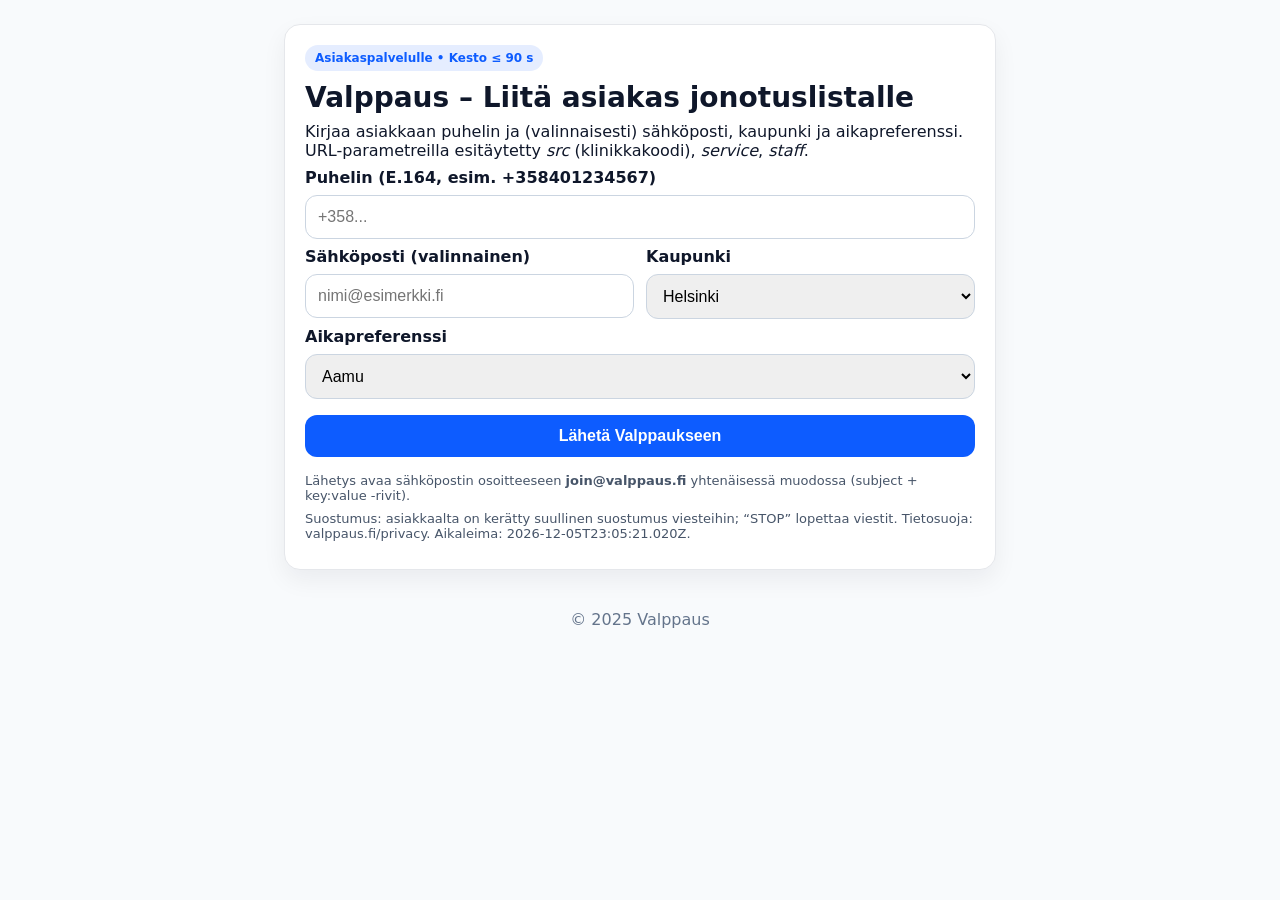
==== join.html @ fdc58f2e "Add files via upload" ====
<!doctype html>
<html lang="fi">
<head>
  <meta charset="utf-8">
  <meta name="viewport" content="width=device-width,initial-scale=1">
  <title>Valppaus – Liitä asiakas jonotuslistalle</title>
  <link rel="stylesheet" href="join.css">
</head>
<body>
  <div class="container">
    <div class="card">
      <div class="badge">Asiakaspalvelulle • Kesto ≤ 90 s</div>
      <h1>Valppaus – Liitä asiakas jonotuslistalle</h1>
      <p>Kirjaa asiakkaan puhelin ja (valinnaisesti) sähköposti, kaupunki ja aikapreferenssi. URL-parametreilla esitäytetty <em>src</em> (klinikkakoodi), <em>service</em>, <em>staff</em>.</p>
      <form onsubmit="submitForm(event)">
        <label>Puhelin (E.164, esim. +358401234567)</label>
        <input id="phone" type="tel" placeholder="+358..." required>
        <div class="row">
          <div>
            <label>Sähköposti (valinnainen)</label>
            <input id="email" type="email" placeholder="nimi@esimerkki.fi">
          </div>
          <div>
            <label>Kaupunki</label>
            <select id="city">
              <option>Helsinki</option><option>Espoo</option><option>Vantaa</option>
              <option>Tampere</option><option>Turku</option><option>Oulu</option>
            </select>
          </div>
        </div>
        <label>Aikapreferenssi</label>
        <select id="time_pref">
          <option>Aamu</option><option>Päivä</option><option>Ilta</option><option>Viikonloppu</option>
        </select>
        <!-- Hidden meta -->
        <input id="src" type="hidden"><input id="service_type" type="hidden">
        <input id="method" type="hidden"><input id="channel" type="hidden">
        <input id="text_version" type="hidden"><input id="medium" type="hidden">
        <input id="staff_id" type="hidden">
        <button type="submit">Lähetä Valppaukseen</button>
        <p class="small">Lähetys avaa sähköpostin osoitteeseen <b>join@valppaus.fi</b> yhtenäisessä muodossa (subject + key:value -rivit).</p>
      </form>
      <p class="small">Suostumus: asiakkaalta on kerätty suullinen suostumus viesteihin; “STOP” lopettaa viestit. Tietosuoja: valppaus.fi/privacy. Aikaleima: <span id="ts">2025-12-17T09:30:40.854962Z</span>.</p>
    </div>
  </div>
  <footer>© 2025 Valppaus</footer>
  <script src="join.js"></script>
</body>
</html>
---- join.css ----
:root{--primary:#0D5CFF;--bg:#F8FAFC;--ink:#0F172A;--muted:#475569}
*{box-sizing:border-box}body{margin:0;font-family:system-ui,-apple-system,Segoe UI,Roboto,Arial,sans-serif;background:var(--bg);color:var(--ink)}
.container{max-width:760px;margin:0 auto;padding:24px}
.card{background:#fff;border:1px solid #e5e7eb;border-radius:16px;box-shadow:0 10px 24px rgba(15,23,42,.06);padding:20px}
h1{font-size:28px;margin:0 0 8px}p{margin:8px 0}
label{font-weight:700}input,select,button,textarea{width:100%;padding:12px;margin:8px 0;border:1px solid #cbd5e1;border-radius:12px;font-size:16px}
button{background:var(--primary);color:#fff;border:none;cursor:pointer;font-weight:800}
button:hover{filter:brightness(.95)}.row{display:grid;grid-template-columns:1fr 1fr;gap:12px}
.small{font-size:13px;color:var(--muted)}
.badge{display:inline-block;background:#E5EDFF;color:#0D5CFF;font-size:12px;font-weight:800;padding:6px 10px;border-radius:999px;margin:0 0 10px}
.kv{font-family:ui-monospace,Menlo,Consolas,monospace;font-size:13px;background:#0f172a0d;border-radius:8px;padding:10px}
footer{padding:16px;text-align:center;color:#64748b}
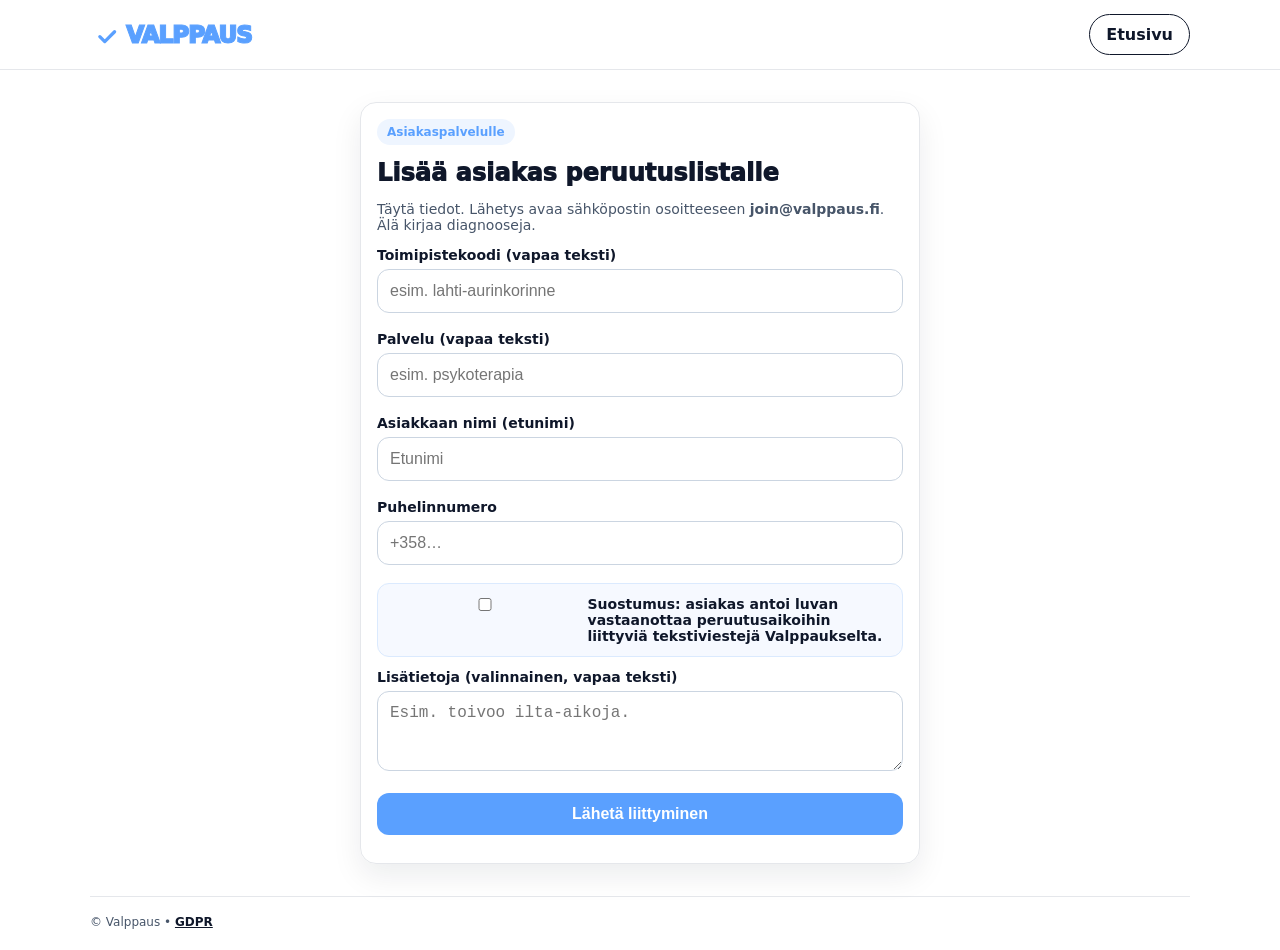
==== commit 472d31a7: "Add files via upload" ====
--- a/join.html
+++ b/join.html
@@ -1,49 +1,147 @@
 <!doctype html>
 <html lang="fi">
 <head>
-  <meta charset="utf-8">
-  <meta name="viewport" content="width=device-width,initial-scale=1">
-  <title>Valppaus – Liitä asiakas jonotuslistalle</title>
-  <link rel="stylesheet" href="join.css">
+  <meta charset="utf-8" />
+  <meta name="viewport" content="width=device-width, initial-scale=1" />
+  <title>Lisää asiakas listalle – Valppaus</title>
+  <link rel="icon" type="image/svg+xml" href="./favicon.svg" />
+  <link rel="stylesheet" href="./styles.css?v=20251217" />
+  <style id="critical">
+:root{
+  --bg:#ffffff;
+  --ink:#0F172A;
+  --muted:#475569;
+  --line:#e5e7eb;
+  --primary:#5AA0FF;
+  --primary-ink:#ffffff;
+  --shadow:0 12px 30px rgba(15,23,42,.08);
+}
+*{box-sizing:border-box}
+html,body{margin:0;padding:0;background:var(--bg);color:var(--ink);font-family:Inter, ui-sans-serif, system-ui, -apple-system, Segoe UI, Roboto, Arial, sans-serif}
+.container{max-width:1100px;margin:0 auto;padding:0 20px}
+
+.topbar{background:var(--primary);color:#fff}
+.topbar-inner{display:flex;justify-content:space-between;align-items:center;gap:8px;padding:8px 0;font-size:14px}
+.topbar a{color:#fff;text-decoration:none;font-weight:900;border:2px solid #fff;border-radius:999px;padding:6px 10px}
+.topbar a:hover{background:#ffffff22}
+
+.header{position:sticky;top:0;background:#fff;border-bottom:1px solid var(--line);z-index:50}
+.header-inner{display:flex;justify-content:space-between;align-items:center;padding:14px 0}
+.logo img{height:36px;width:auto;display:block}
+.nav{display:flex;gap:10px;align-items:center}
+.btn, .cta{display:inline-flex;align-items:center;gap:8px;border-radius:999px;padding:10px 16px;font-weight:900;text-decoration:none}
+.cta{background:var(--primary);color:var(--primary-ink);box-shadow:var(--shadow);border:0}
+.cta:hover{filter:brightness(.95)}
+.btn{border:1.5px solid var(--ink);color:var(--ink)}
+.btn:hover{background:var(--ink);color:#fff}
+
+.cta-float{position:fixed;bottom:14px;left:50%;transform:translateX(-50%);z-index:60;display:none}
+.cta-float a{display:inline-flex;align-items:center;gap:8px;background:var(--primary);color:#fff;border-radius:999px;padding:12px 18px;font-weight:900;text-decoration:none;box-shadow:var(--shadow)}
+@media (max-width:860px){ .cta-float{display:block} .nav .cta.primary{display:none} }
+
+/* Hero */
+.hero{padding:64px 0 28px;border-bottom:1px solid var(--line);position:relative;overflow:hidden}
+.hero::after{content:"";position:absolute;right:-120px;top:-120px;width:360px;height:360px;background:radial-gradient(closest-side, #EEF5FF, rgba(0,0,0,0));border-radius:50%}
+.badge{display:inline-block;background:#EEF5FF;color:var(--primary);font-weight:900;font-size:12px;padding:6px 10px;border-radius:999px;margin:0 0 14px}
+.h1{font-size:44px;line-height:1.04;letter-spacing:-.02em;margin:0 0 12px;font-weight:1000;max-width:900px}
+.sub{font-size:18px;color:var(--muted);max-width:820px;margin:0 0 18px}
+.hero-cta{display:flex;gap:12px;flex-wrap:wrap;margin-top:6px}
+
+/* Sections */
+.section{padding:32px 0;border-bottom:1px solid var(--line)}
+.h2{font-size:24px;margin:0 0 12px;font-weight:1000}
+.card{border:1px solid var(--line);border-radius:16px;padding:16px;box-shadow:var(--shadow)}
+.mini{font-size:14px;color:var(--muted)}
+
+/* Why tiles (no CTAs inside) */
+.tiles4{display:grid;grid-template-columns:repeat(4,1fr);gap:14px;margin-top:12px}
+.tile{border:2px solid var(--ink);border-radius:0;padding:16px;display:flex;flex-direction:column;gap:6px;min-height:140px;box-shadow:none}
+.tile b{font-size:16px}
+.tile p{margin:0;font-size:14px;color:var(--muted)}
+
+/* Pricing */
+.pricing{display:grid;grid-template-columns:repeat(3,1fr);gap:16px}
+.plan{border:2px solid var(--line);border-radius:18px;background:#fff;padding:16px;display:flex;flex-direction:column;gap:10px;box-shadow:var(--shadow);aspect-ratio:1/1;justify-content:space-between}
+.plan.highlight{border-color:var(--primary)}
+.plan .plan-top{display:flex;justify-content:space-between;align-items:center}
+.plan .tag{background:#EEF5FF;color:var(--primary);font-weight:900;font-size:12px;padding:6px 10px;border-radius:999px}
+.price{display:flex;align-items:baseline;gap:8px;margin:6px 0}
+.price .num{font-size:30px;font-weight:1000}
+.price .sub{font-size:12px;color:var(--muted)}
+.ul{margin:0 0 0 18px;padding:0;display:flex;flex-direction:column;gap:8px}
+.plan .cta-plan{margin-top:10px;display:inline-flex;align-items:center;gap:8px;background:var(--primary);color:#fff;border:none;border-radius:12px;padding:10px 14px;font-weight:900;text-decoration:none;justify-content:center}
+.plan .cta-plan:hover{filter:brightness(.95)}
+
+/* FAQ */
+.faq{display:grid;grid-template-columns:1fr 1fr;gap:14px}
+.qa{border:1px solid var(--line);border-radius:14px;padding:14px}
+.qa b{display:block;margin-bottom:6px}
+
+/* Forms pages */
+.form{max-width:560px;margin:0 auto}
+label{font-weight:900;font-size:14px;display:block;margin-top:6px}
+input,select,button,textarea{width:100%;padding:12px;border:1px solid #cbd5e1;border-radius:12px;font-size:16px;margin:6px 0 12px}
+button.primary{background:var(--primary);color:#fff;border:none;font-weight:900;cursor:pointer}
+button.primary:hover{filter:brightness(.95)}
+.ok{color:#16a34a;font-weight:900}
+/* Consent emphasis */
+.consent-label{display:flex;align-items:flex-start;gap:8px;background:#F6F9FF;border:1px solid #dbeafe;border-radius:12px;padding:12px;margin:6px 0 12px;font-weight:900}
+.consent-label input{margin-top:2px}
+
+/* Footer */
+.footer{padding:18px 0;color:var(--muted);font-size:12px;display:flex;justify-content:space-between;align-items:center;gap:8px}
+a.link{color:var(--ink);font-weight:900;text-decoration:underline}
+
+/* Responsive */
+@media (max-width:1100px){ .tiles4{grid-template-columns:1fr 1fr} }
+@media (max-width:720px){ .tiles4{grid-template-columns:1fr} }
+@media (max-width:980px){ .pricing,.faq{grid-template-columns:1fr} .plan{aspect-ratio:auto;min-height:420px} .h1{font-size:36px} }
+</style>
 </head>
 <body>
-  <div class="container">
-    <div class="card">
-      <div class="badge">Asiakaspalvelulle • Kesto ≤ 90 s</div>
-      <h1>Valppaus – Liitä asiakas jonotuslistalle</h1>
-      <p>Kirjaa asiakkaan puhelin ja (valinnaisesti) sähköposti, kaupunki ja aikapreferenssi. URL-parametreilla esitäytetty <em>src</em> (klinikkakoodi), <em>service</em>, <em>staff</em>.</p>
-      <form onsubmit="submitForm(event)">
-        <label>Puhelin (E.164, esim. +358401234567)</label>
-        <input id="phone" type="tel" placeholder="+358..." required>
-        <div class="row">
-          <div>
-            <label>Sähköposti (valinnainen)</label>
-            <input id="email" type="email" placeholder="nimi@esimerkki.fi">
-          </div>
-          <div>
-            <label>Kaupunki</label>
-            <select id="city">
-              <option>Helsinki</option><option>Espoo</option><option>Vantaa</option>
-              <option>Tampere</option><option>Turku</option><option>Oulu</option>
-            </select>
-          </div>
-        </div>
-        <label>Aikapreferenssi</label>
-        <select id="time_pref">
-          <option>Aamu</option><option>Päivä</option><option>Ilta</option><option>Viikonloppu</option>
-        </select>
-        <!-- Hidden meta -->
-        <input id="src" type="hidden"><input id="service_type" type="hidden">
-        <input id="method" type="hidden"><input id="channel" type="hidden">
-        <input id="text_version" type="hidden"><input id="medium" type="hidden">
-        <input id="staff_id" type="hidden">
-        <button type="submit">Lähetä Valppaukseen</button>
-        <p class="small">Lähetys avaa sähköpostin osoitteeseen <b>join@valppaus.fi</b> yhtenäisessä muodossa (subject + key:value -rivit).</p>
-      </form>
-      <p class="small">Suostumus: asiakkaalta on kerätty suullinen suostumus viesteihin; “STOP” lopettaa viestit. Tietosuoja: valppaus.fi/privacy. Aikaleima: <span id="ts">2025-12-17T09:30:40.854962Z</span>.</p>
+
+  <div class="header">
+    <div class="container header-inner">
+      <a href="./index.html" class="logo" aria-label="Valppaus"><img src="./logo.svg" alt="Valppaus" /></a>
+      <nav class="nav"><a class="btn" href="./index.html">Etusivu</a></nav>
     </div>
   </div>
-  <footer>© 2025 Valppaus</footer>
-  <script src="join.js"></script>
+
+  <main class="container section">
+    <div class="form card">
+      <div class="badge">Asiakaspalvelulle</div>
+      <h1 class="h2">Lisää asiakas peruutuslistalle</h1>
+      <p class="mini">Täytä tiedot. Lähetys avaa sähköpostin osoitteeseen <b>join@valppaus.fi</b>. Älä kirjaa diagnooseja.</p>
+
+      <label>Toimipistekoodi (vapaa teksti)</label>
+      <input id="src" placeholder="esim. lahti-aurinkorinne" />
+
+      <label>Palvelu (vapaa teksti)</label>
+      <input id="service" placeholder="esim. psykoterapia" />
+
+      <label>Asiakkaan nimi (etunimi)</label>
+      <input id="first_name" placeholder="Etunimi" />
+
+      <label>Puhelinnumero</label>
+      <input id="phone" placeholder="+358…" />
+
+      <label class="consent-label">
+        <input type="checkbox" id="consent" />
+        <span>Suostumus: asiakas antoi luvan vastaanottaa peruutusaikoihin liittyviä tekstiviestejä Valppaukselta.</span>
+      </label>
+
+      <label>Lisätietoja (valinnainen, vapaa teksti)</label>
+      <textarea id="note" rows="3" placeholder="Esim. toivoo ilta-aikoja."></textarea>
+
+      <button class="primary" id="send">Lähetä liittyminen</button>
+      <p id="ok" class="ok" style="display:none">Luotu viesti — tarkista ja lähetä sähköpostista.</p>
+    </div>
+  </main>
+
+  <footer class="footer container">
+    <div>© Valppaus • <a class="link" href="./privacy.html">GDPR</a></div>
+  </footer>
+
+<script src="./main.js?v=20251217"></script>
 </body>
-</html>
+</html>
--- a/styles.css
+++ b/styles.css
@@ -0,0 +1,90 @@
+
+:root{
+  --bg:#ffffff;
+  --ink:#0F172A;
+  --muted:#475569;
+  --line:#e5e7eb;
+  --primary:#5AA0FF;
+  --primary-ink:#ffffff;
+  --shadow:0 12px 30px rgba(15,23,42,.08);
+}
+*{box-sizing:border-box}
+html,body{margin:0;padding:0;background:var(--bg);color:var(--ink);font-family:Inter, ui-sans-serif, system-ui, -apple-system, Segoe UI, Roboto, Arial, sans-serif}
+.container{max-width:1100px;margin:0 auto;padding:0 20px}
+
+.topbar{background:var(--primary);color:#fff}
+.topbar-inner{display:flex;justify-content:space-between;align-items:center;gap:8px;padding:8px 0;font-size:14px}
+.topbar a{color:#fff;text-decoration:none;font-weight:900;border:2px solid #fff;border-radius:999px;padding:6px 10px}
+.topbar a:hover{background:#ffffff22}
+
+.header{position:sticky;top:0;background:#fff;border-bottom:1px solid var(--line);z-index:50}
+.header-inner{display:flex;justify-content:space-between;align-items:center;padding:14px 0}
+.logo img{height:36px;width:auto;display:block}
+.nav{display:flex;gap:10px;align-items:center}
+.btn, .cta{display:inline-flex;align-items:center;gap:8px;border-radius:999px;padding:10px 16px;font-weight:900;text-decoration:none}
+.cta{background:var(--primary);color:var(--primary-ink);box-shadow:var(--shadow);border:0}
+.cta:hover{filter:brightness(.95)}
+.btn{border:1.5px solid var(--ink);color:var(--ink)}
+.btn:hover{background:var(--ink);color:#fff}
+
+.cta-float{position:fixed;bottom:14px;left:50%;transform:translateX(-50%);z-index:60;display:none}
+.cta-float a{display:inline-flex;align-items:center;gap:8px;background:var(--primary);color:#fff;border-radius:999px;padding:12px 18px;font-weight:900;text-decoration:none;box-shadow:var(--shadow)}
+@media (max-width:860px){ .cta-float{display:block} .nav .cta.primary{display:none} }
+
+/* Hero */
+.hero{padding:64px 0 28px;border-bottom:1px solid var(--line);position:relative;overflow:hidden}
+.hero::after{content:"";position:absolute;right:-120px;top:-120px;width:360px;height:360px;background:radial-gradient(closest-side, #EEF5FF, rgba(0,0,0,0));border-radius:50%}
+.badge{display:inline-block;background:#EEF5FF;color:var(--primary);font-weight:900;font-size:12px;padding:6px 10px;border-radius:999px;margin:0 0 14px}
+.h1{font-size:44px;line-height:1.04;letter-spacing:-.02em;margin:0 0 12px;font-weight:1000;max-width:900px}
+.sub{font-size:18px;color:var(--muted);max-width:820px;margin:0 0 18px}
+.hero-cta{display:flex;gap:12px;flex-wrap:wrap;margin-top:6px}
+
+/* Sections */
+.section{padding:32px 0;border-bottom:1px solid var(--line)}
+.h2{font-size:24px;margin:0 0 12px;font-weight:1000}
+.card{border:1px solid var(--line);border-radius:16px;padding:16px;box-shadow:var(--shadow)}
+.mini{font-size:14px;color:var(--muted)}
+
+/* Why tiles (no CTAs inside) */
+.tiles4{display:grid;grid-template-columns:repeat(4,1fr);gap:14px;margin-top:12px}
+.tile{border:2px solid var(--ink);border-radius:0;padding:16px;display:flex;flex-direction:column;gap:6px;min-height:140px;box-shadow:none}
+.tile b{font-size:16px}
+.tile p{margin:0;font-size:14px;color:var(--muted)}
+
+/* Pricing */
+.pricing{display:grid;grid-template-columns:repeat(3,1fr);gap:16px}
+.plan{border:2px solid var(--line);border-radius:18px;background:#fff;padding:16px;display:flex;flex-direction:column;gap:10px;box-shadow:var(--shadow);aspect-ratio:1/1;justify-content:space-between}
+.plan.highlight{border-color:var(--primary)}
+.plan .plan-top{display:flex;justify-content:space-between;align-items:center}
+.plan .tag{background:#EEF5FF;color:var(--primary);font-weight:900;font-size:12px;padding:6px 10px;border-radius:999px}
+.price{display:flex;align-items:baseline;gap:8px;margin:6px 0}
+.price .num{font-size:30px;font-weight:1000}
+.price .sub{font-size:12px;color:var(--muted)}
+.ul{margin:0 0 0 18px;padding:0;display:flex;flex-direction:column;gap:8px}
+.plan .cta-plan{margin-top:10px;display:inline-flex;align-items:center;gap:8px;background:var(--primary);color:#fff;border:none;border-radius:12px;padding:10px 14px;font-weight:900;text-decoration:none;justify-content:center}
+.plan .cta-plan:hover{filter:brightness(.95)}
+
+/* FAQ */
+.faq{display:grid;grid-template-columns:1fr 1fr;gap:14px}
+.qa{border:1px solid var(--line);border-radius:14px;padding:14px}
+.qa b{display:block;margin-bottom:6px}
+
+/* Forms pages */
+.form{max-width:560px;margin:0 auto}
+label{font-weight:900;font-size:14px;display:block;margin-top:6px}
+input,select,button,textarea{width:100%;padding:12px;border:1px solid #cbd5e1;border-radius:12px;font-size:16px;margin:6px 0 12px}
+button.primary{background:var(--primary);color:#fff;border:none;font-weight:900;cursor:pointer}
+button.primary:hover{filter:brightness(.95)}
+.ok{color:#16a34a;font-weight:900}
+/* Consent emphasis */
+.consent-label{display:flex;align-items:flex-start;gap:8px;background:#F6F9FF;border:1px solid #dbeafe;border-radius:12px;padding:12px;margin:6px 0 12px;font-weight:900}
+.consent-label input{margin-top:2px}
+
+/* Footer */
+.footer{padding:18px 0;color:var(--muted);font-size:12px;display:flex;justify-content:space-between;align-items:center;gap:8px}
+a.link{color:var(--ink);font-weight:900;text-decoration:underline}
+
+/* Responsive */
+@media (max-width:1100px){ .tiles4{grid-template-columns:1fr 1fr} }
+@media (max-width:720px){ .tiles4{grid-template-columns:1fr} }
+@media (max-width:980px){ .pricing,.faq{grid-template-columns:1fr} .plan{aspect-ratio:auto;min-height:420px} .h1{font-size:36px} }
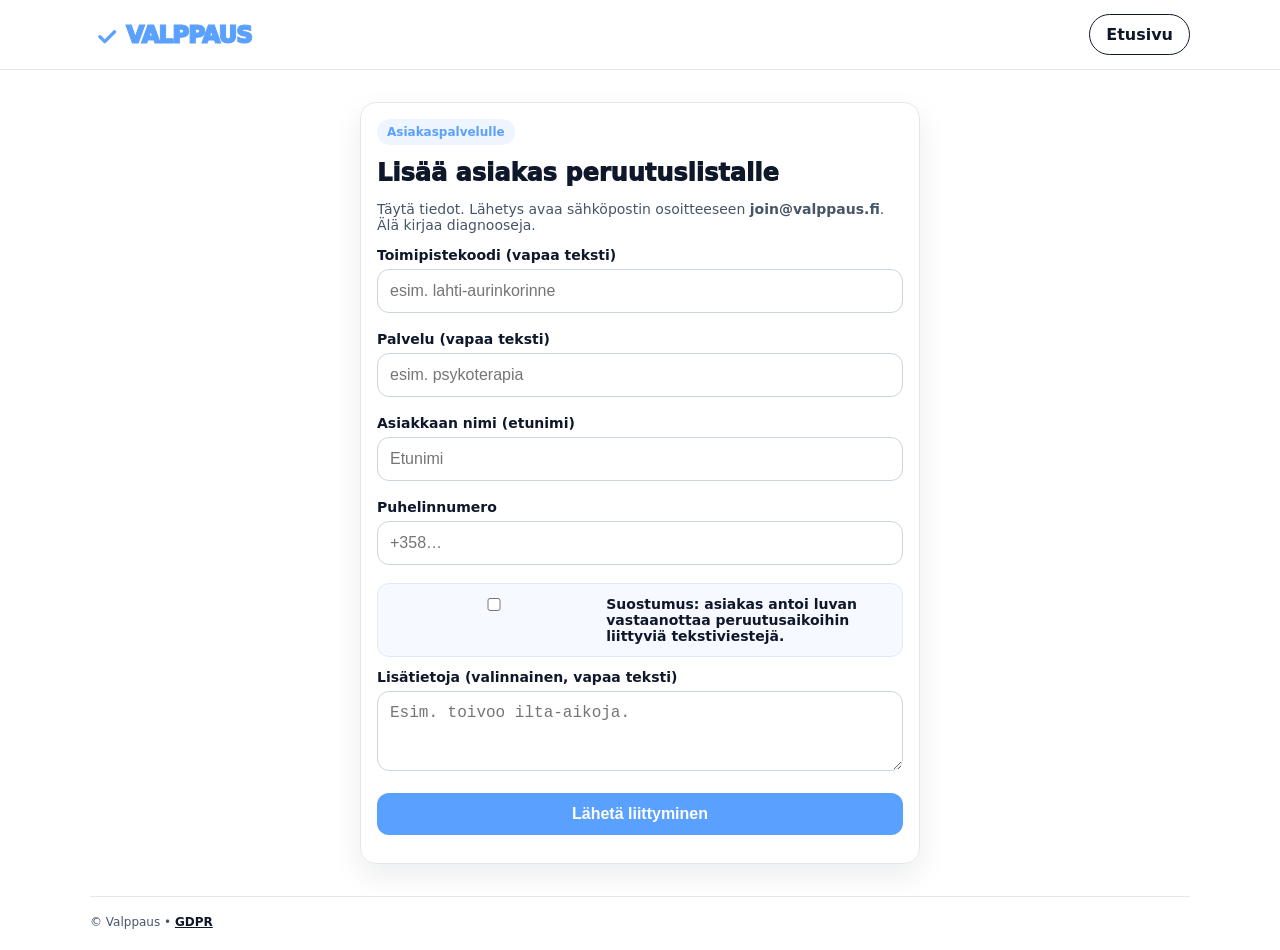
==== commit 5faba700: "Update join.html" ====
--- a/join.html
+++ b/join.html
@@ -127,7 +127,7 @@
 
       <label class="consent-label">
         <input type="checkbox" id="consent" />
-        <span>Suostumus: asiakas antoi luvan vastaanottaa peruutusaikoihin liittyviä tekstiviestejä Valppaukselta.</span>
+        <span>Suostumus: asiakas antoi luvan vastaanottaa peruutusaikoihin liittyviä tekstiviestejä.</span>
       </label>
 
       <label>Lisätietoja (valinnainen, vapaa teksti)</label>
@@ -144,4 +144,4 @@
 
 <script src="./main.js?v=20251217"></script>
 </body>
-</html>+</html>
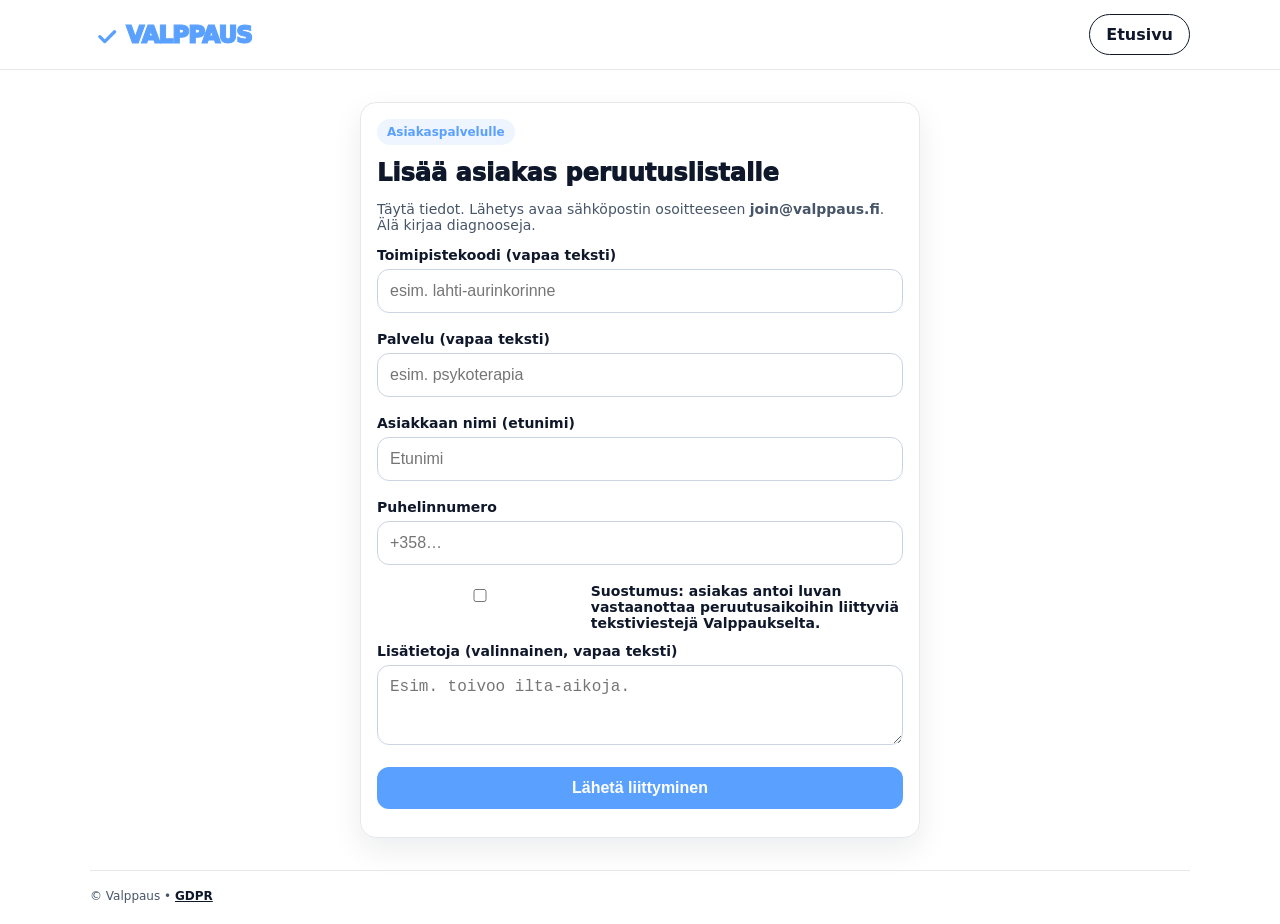
==== commit 11c36fcf: "Update join.html" ====
--- a/join.html
+++ b/join.html
@@ -125,10 +125,10 @@
       <label>Puhelinnumero</label>
       <input id="phone" placeholder="+358…" />
 
-      <label class="consent-label">
-        <input type="checkbox" id="consent" />
-        <span>Suostumus: asiakas antoi luvan vastaanottaa peruutusaikoihin liittyviä tekstiviestejä.</span>
-      </label>
+     <label style="display:flex;align-items:flex-start;gap:8px;font-weight:900;margin:6px 0 12px;">
+  <input type="checkbox" id="consent" />
+  <span>Suostumus: asiakas antoi luvan vastaanottaa peruutusaikoihin liittyviä tekstiviestejä Valppaukselta.</span>
+</label>
 
       <label>Lisätietoja (valinnainen, vapaa teksti)</label>
       <textarea id="note" rows="3" placeholder="Esim. toivoo ilta-aikoja."></textarea>
